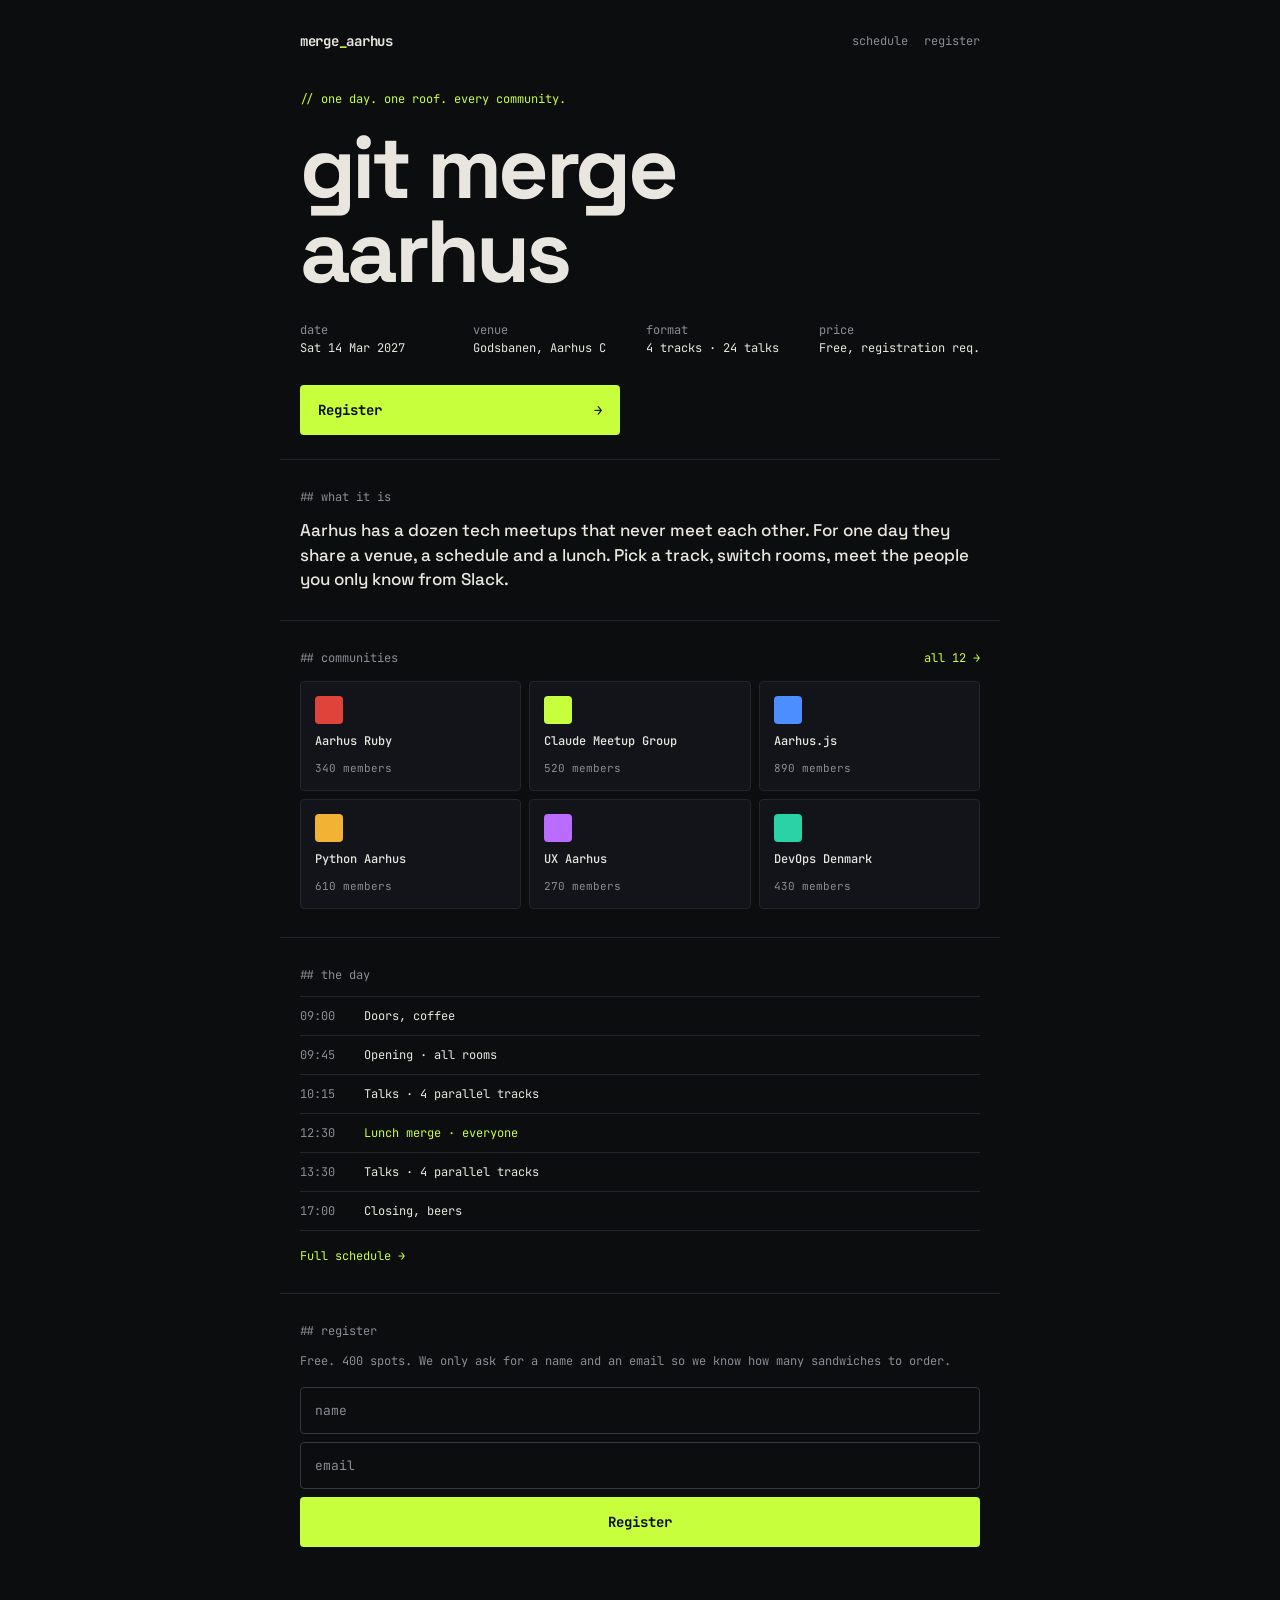
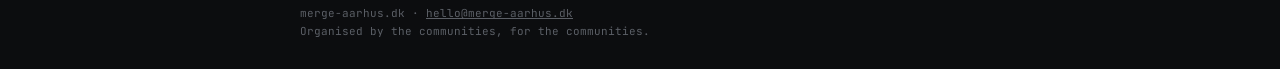
==== index.html @ 047f0ffe "Add git merge aarhus conference site Static, mobile-first implementation of the Merge Aarhus design:" ====
<!DOCTYPE html>
<html lang="en">
<head>
  <meta charset="utf-8">
  <meta name="viewport" content="width=device-width, initial-scale=1">
  <title>git merge aarhus</title>
  <meta name="description" content="One day, one roof, every community. Aarhus tech meetups share a venue, a schedule and a lunch. Sat 14 Mar 2027, Godsbanen.">
  <meta name="theme-color" content="#0c0d0f">
  <link rel="icon" href="favicon.svg" type="image/svg+xml">
  <link rel="preconnect" href="https://fonts.googleapis.com">
  <link rel="preconnect" href="https://fonts.gstatic.com" crossorigin>
  <link href="https://fonts.googleapis.com/css2?family=JetBrains+Mono:ital,wght@0,400;0,500;0,700;1,400&family=Space+Grotesk:wght@500;700&display=swap" rel="stylesheet">
  <link rel="stylesheet" href="styles.css">
</head>
<body>
  <div class="wrap">
    <nav class="nav">
      <a href="/" class="logo">merge<span>_</span>aarhus</a>
      <div class="nav-links">
        <a href="schedule.html">schedule</a>
        <a href="#register">register</a>
      </div>
    </nav>

    <header class="section hero">
      <div class="kicker">// one day. one roof. every community.</div>
      <h1>git merge<br>aarhus</h1>
      <dl class="facts">
        <div><dt>date</dt><dd>Sat 14 Mar 2027</dd></div>
        <div><dt>venue</dt><dd>Godsbanen, Aarhus C</dd></div>
        <div><dt>format</dt><dd>4 tracks · 24 talks</dd></div>
        <div><dt>price</dt><dd>Free, registration req.</dd></div>
      </dl>
      <a href="#register" class="btn">Register<span>→</span></a>
    </header>

    <section class="section">
      <div class="label">## what it is</div>
      <p class="lede">Aarhus has a dozen tech meetups that never meet each other. For one day they share a venue, a schedule and a lunch. Pick a track, switch rooms, meet the people you only know from Slack.</p>
    </section>

    <section class="section" id="communities">
      <div class="label-row">
        <div class="label">## communities</div>
        <a href="#communities" class="link-accent">all 12 →</a>
      </div>
      <div class="grid-2">
        <a href="community.html" class="card">
          <div class="swatch" style="background:#e0433a"></div>
          <div class="card-name">Aarhus Ruby</div>
          <div class="card-meta">340 members</div>
        </a>
        <div class="card">
          <div class="swatch" style="background:#c8ff3d"></div>
          <div class="card-name">Claude Meetup Group</div>
          <div class="card-meta">520 members</div>
        </div>
        <div class="card">
          <div class="swatch" style="background:#4c8dff"></div>
          <div class="card-name">Aarhus.js</div>
          <div class="card-meta">890 members</div>
        </div>
        <div class="card">
          <div class="swatch" style="background:#f2b234"></div>
          <div class="card-name">Python Aarhus</div>
          <div class="card-meta">610 members</div>
        </div>
        <div class="card">
          <div class="swatch" style="background:#b96cff"></div>
          <div class="card-name">UX Aarhus</div>
          <div class="card-meta">270 members</div>
        </div>
        <div class="card">
          <div class="swatch" style="background:#2ad3a5"></div>
          <div class="card-name">DevOps Denmark</div>
          <div class="card-meta">430 members</div>
        </div>
      </div>
    </section>

    <section class="section">
      <div class="label">## the day</div>
      <ul class="day">
        <li><time>09:00</time><span>Doors, coffee</span></li>
        <li><time>09:45</time><span>Opening · all rooms</span></li>
        <li><time>10:15</time><span>Talks · 4 parallel tracks</span></li>
        <li><time>12:30</time><span class="merge">Lunch merge · everyone</span></li>
        <li><time>13:30</time><span>Talks · 4 parallel tracks</span></li>
        <li><time>17:00</time><span>Closing, beers</span></li>
      </ul>
      <a href="schedule.html" class="link-accent after-list">Full schedule →</a>
    </section>

    <section class="section" id="register">
      <div class="label">## register</div>
      <p class="muted-p">Free. 400 spots. We only ask for a name and an email so we know how many sandwiches to order.</p>
      <form class="form" id="register-form">
        <input class="input" name="name" placeholder="name" autocomplete="name" required>
        <input class="input" name="email" type="email" placeholder="email" autocomplete="email" required>
        <button class="btn center" type="submit">Register</button>
        <div class="form-note" id="form-note" role="status"></div>
      </form>
      <div class="footer">
        merge-aarhus.dk · <a href="mailto:hello@merge-aarhus.dk">hello@merge-aarhus.dk</a><br>
        Organised by the communities, for the communities.
      </div>
    </section>
  </div>

  <script>
    // No backend yet: registration hands off to the user's mail client.
    document.getElementById('register-form').addEventListener('submit', (e) => {
      e.preventDefault();
      const f = e.target;
      const body = `Name: ${f.name.value}\nEmail: ${f.email.value}`;
      window.location.href = `mailto:hello@merge-aarhus.dk?subject=${encodeURIComponent('Register: git merge aarhus')}&body=${encodeURIComponent(body)}`;
      document.getElementById('form-note').textContent = 'Opening your mail app — send it and you are in.';
    });
  </script>
</body>
</html>
---- styles.css ----
:root {
  --bg: #0c0d0f;
  --surface: #12141a;
  --line: #22252a;
  --line-strong: #33373e;
  --fg: #e8e6df;
  --fg-soft: #c9c7bf;
  --muted: #8a8d94;
  --faint: #5b5f66;
  --accent: #c8ff3d;
  --mono: 'JetBrains Mono', ui-monospace, Menlo, monospace;
  --display: 'Space Grotesk', system-ui, sans-serif;
}

* { box-sizing: border-box; }

body {
  margin: 0;
  background: var(--bg);
  color: var(--fg);
  font: 12px/1.5 var(--mono);
  -webkit-font-smoothing: antialiased;
}

a { color: var(--fg); }
a:hover { color: var(--accent); }

.wrap { max-width: 720px; margin: 0 auto; }

/* nav */
.nav {
  display: flex;
  justify-content: space-between;
  align-items: center;
  padding: 24px 20px 12px;
}
.logo { font: 700 14px var(--mono); letter-spacing: -0.02em; text-decoration: none; }
.logo span { color: var(--accent); }
.nav-links { display: flex; gap: 16px; }
.nav-links a, .back { color: var(--muted); text-decoration: none; }
.nav-links a:hover, .back:hover { color: var(--accent); }

/* sections */
.section { padding: 28px 20px; border-bottom: 1px solid var(--line); }
.section:last-child { border-bottom: 0; }
.label { color: var(--muted); margin-bottom: 12px; }
.label-row { display: flex; justify-content: space-between; align-items: baseline; margin-bottom: 14px; }
.label-row .label { margin: 0; }
.link-accent { color: var(--accent); text-decoration: none; }
.link-accent:hover { text-decoration: underline; }

/* hero */
.hero { padding-top: 28px; padding-bottom: 24px; }
.kicker { color: var(--accent); margin-bottom: 18px; }
.hero h1 {
  margin: 0;
  font: 700 54px/0.95 var(--display);
  letter-spacing: -0.04em;
}
.facts { display: grid; grid-template-columns: 1fr 1fr; gap: 12px; margin-top: 28px; }
.facts dt { color: var(--muted); }
.facts dd { margin: 0; }

.btn {
  display: flex;
  justify-content: space-between;
  align-items: center;
  padding: 16px 18px;
  background: var(--accent);
  color: var(--bg);
  text-decoration: none;
  font: 700 14px var(--mono);
  border: 0;
  border-radius: 4px;
  cursor: pointer;
  width: 100%;
}
.btn:hover { color: var(--bg); filter: brightness(1.08); }
.btn.center { justify-content: center; }
.hero .btn { margin-top: 28px; }

.lede { margin: 0; font: 500 17px/1.45 var(--display); text-wrap: pretty; }

/* communities */
.grid-2 { display: grid; grid-template-columns: 1fr 1fr; gap: 8px; }
.card {
  padding: 14px;
  border: 1px solid var(--line);
  border-radius: 4px;
  background: var(--surface);
  display: flex;
  flex-direction: column;
  gap: 10px;
  text-decoration: none;
}
a.card:hover { border-color: var(--line-strong); color: var(--fg); }
.swatch { width: 28px; height: 28px; border-radius: 4px; }
.card-name { font: 500 12px/1.3 var(--mono); }
.card-meta { font-size: 11px; color: var(--muted); }

/* day list */
.day { list-style: none; margin: 0; padding: 0; }
.day li { display: flex; gap: 16px; padding: 10px 0; border-top: 1px solid var(--line); }
.day li:last-child { border-bottom: 1px solid var(--line); }
.day time { color: var(--muted); width: 48px; flex: none; }
.day .merge { color: var(--accent); }
.section .after-list { display: block; margin-top: 16px; }

/* register */
.muted-p { margin: 0 0 16px; color: var(--muted); line-height: 1.6; }
.form { display: flex; flex-direction: column; gap: 8px; }
.input {
  padding: 14px;
  border: 1px solid var(--line-strong);
  border-radius: 4px;
  background: transparent;
  color: var(--fg);
  font: 13px var(--mono);
}
.input::placeholder { color: var(--muted); }
.input:focus { outline: none; border-color: var(--accent); }
.form-note { min-height: 1.5em; color: var(--accent); }
.footer { margin-top: 32px; font-size: 11px; line-height: 1.6; color: var(--faint); }
.footer a { color: var(--faint); }

/* schedule */
.page-head { padding: 12px 20px 0; }
.page-head h1 { margin: 0 0 4px; font: 700 32px/1 var(--display); letter-spacing: -0.03em; }
.page-head .sub { color: var(--muted); margin-bottom: 16px; }
.tabs {
  display: flex;
  gap: 6px;
  overflow-x: auto;
  padding-bottom: 12px;
  border-bottom: 1px solid var(--line);
  scrollbar-width: none;
}
.tabs::-webkit-scrollbar { display: none; }
.tab {
  flex: none;
  padding: 8px 12px;
  border-radius: 4px;
  border: 1px solid var(--line-strong);
  background: var(--surface);
  color: var(--fg-soft);
  font: 500 12px var(--mono);
  cursor: pointer;
  display: flex;
  align-items: center;
  gap: 8px;
}
.tab[aria-selected="true"] { background: var(--fg); color: var(--bg); border-color: var(--fg); }
.tab .dot { width: 8px; height: 8px; border-radius: 2px; }

.slots { padding: 0 20px 40px; }
.room { display: flex; justify-content: space-between; padding: 14px 0 6px; font-size: 11px; color: var(--muted); }
.slot { display: flex; gap: 14px; padding: 16px 0; border-top: 1px solid var(--line); }
.slot time { width: 44px; flex: none; color: var(--muted); line-height: 1.4; }
.slot-merge {
  flex: 1;
  padding: 12px 14px;
  border: 1px dashed var(--accent);
  border-radius: 4px;
  color: var(--accent);
}
.slot-merge strong { display: block; font: 700 13px/1.4 var(--mono); }
.slot-merge span { font-size: 11px; opacity: .85; }
.slot-talk { flex: 1; display: flex; flex-direction: column; gap: 6px; }
.talk-title { font: 500 14px/1.35 var(--display); text-wrap: pretty; }
.talk-sub { font-size: 11px; color: var(--muted); }
.tags { display: flex; gap: 6px; flex-wrap: wrap; margin-top: 2px; }
.tag { font-size: 10px; padding: 3px 6px; border: 1px solid var(--line-strong); border-radius: 3px; color: var(--muted); }

/* community */
.profile { padding-top: 20px; padding-bottom: 24px; }
.avatar-lg { width: 56px; height: 56px; border-radius: 6px; margin-bottom: 18px; }
.profile h1 { margin: 0 0 6px; font: 700 34px/1 var(--display); letter-spacing: -0.03em; }
.profile .meta { color: var(--muted); }
.profile p { margin: 18px 0 0; font-size: 13px; line-height: 1.6; color: var(--fg-soft); }
.btn-row { display: flex; gap: 8px; margin-top: 18px; }
.btn-light, .btn-ghost {
  flex: 1;
  display: flex;
  justify-content: center;
  padding: 13px;
  text-decoration: none;
  font: 700 12px var(--mono);
  border-radius: 4px;
}
.btn-light { background: var(--fg); color: var(--bg); }
.btn-light:hover { color: var(--bg); background: var(--accent); }
.btn-ghost { border: 1px solid var(--line-strong); font-weight: 500; }
.stat-box {
  display: flex;
  gap: 12px;
  padding: 12px 14px;
  background: var(--surface);
  border: 1px solid var(--line);
  border-radius: 4px;
}
.stat-box dt { color: var(--muted); }
.stat-box dd { margin: 0; }
.stat-box .divider { width: 1px; background: var(--line); }
.talk-row { display: flex; gap: 14px; padding: 14px 0; border-top: 1px solid var(--line); }
.talk-row time { width: 44px; flex: none; color: var(--muted); }
.talk-row div { display: flex; flex-direction: column; gap: 4px; }
.people { display: flex; gap: 10px; }
.person { display: flex; flex-direction: column; gap: 6px; align-items: center; font-size: 10px; color: var(--muted); }
.person i { width: 44px; height: 44px; border-radius: 50%; background: var(--line); }

/* wider screens */
@media (min-width: 640px) {
  .nav { padding-top: 32px; }
  .hero h1 { font-size: 88px; }
  .facts { grid-template-columns: repeat(4, 1fr); }
  .hero .btn { max-width: 320px; }
  .grid-2 { grid-template-columns: repeat(3, 1fr); }
  .page-head h1 { font-size: 48px; }
}
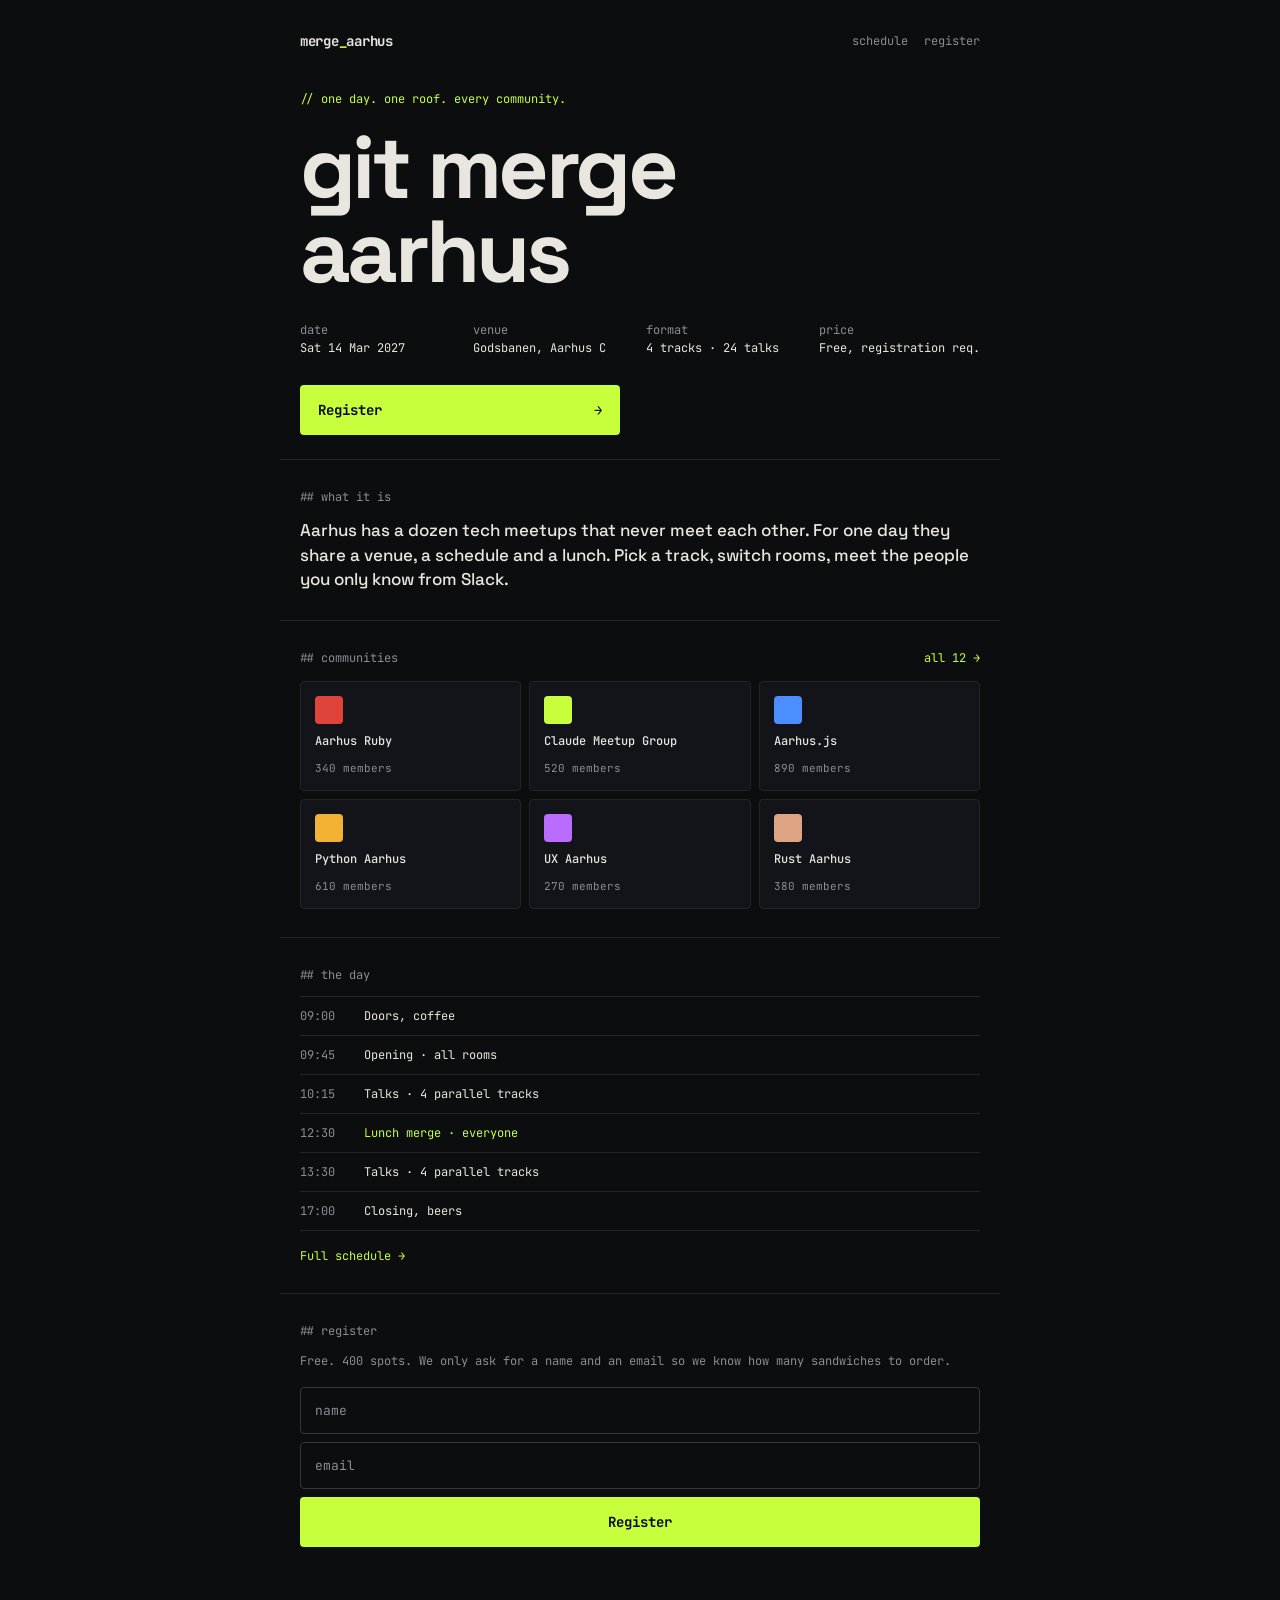
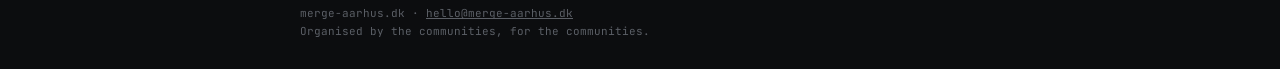
==== commit b3c3e897: "Swap DevOps Denmark for Rust Aarhus in communities" ====
--- a/index.html
+++ b/index.html
@@ -71,9 +71,9 @@
           <div class="card-meta">270 members</div>
         </div>
         <div class="card">
-          <div class="swatch" style="background:#2ad3a5"></div>
-          <div class="card-name">DevOps Denmark</div>
-          <div class="card-meta">430 members</div>
+          <div class="swatch" style="background:#dea584"></div>
+          <div class="card-name">Rust Aarhus</div>
+          <div class="card-meta">380 members</div>
         </div>
       </div>
     </section>
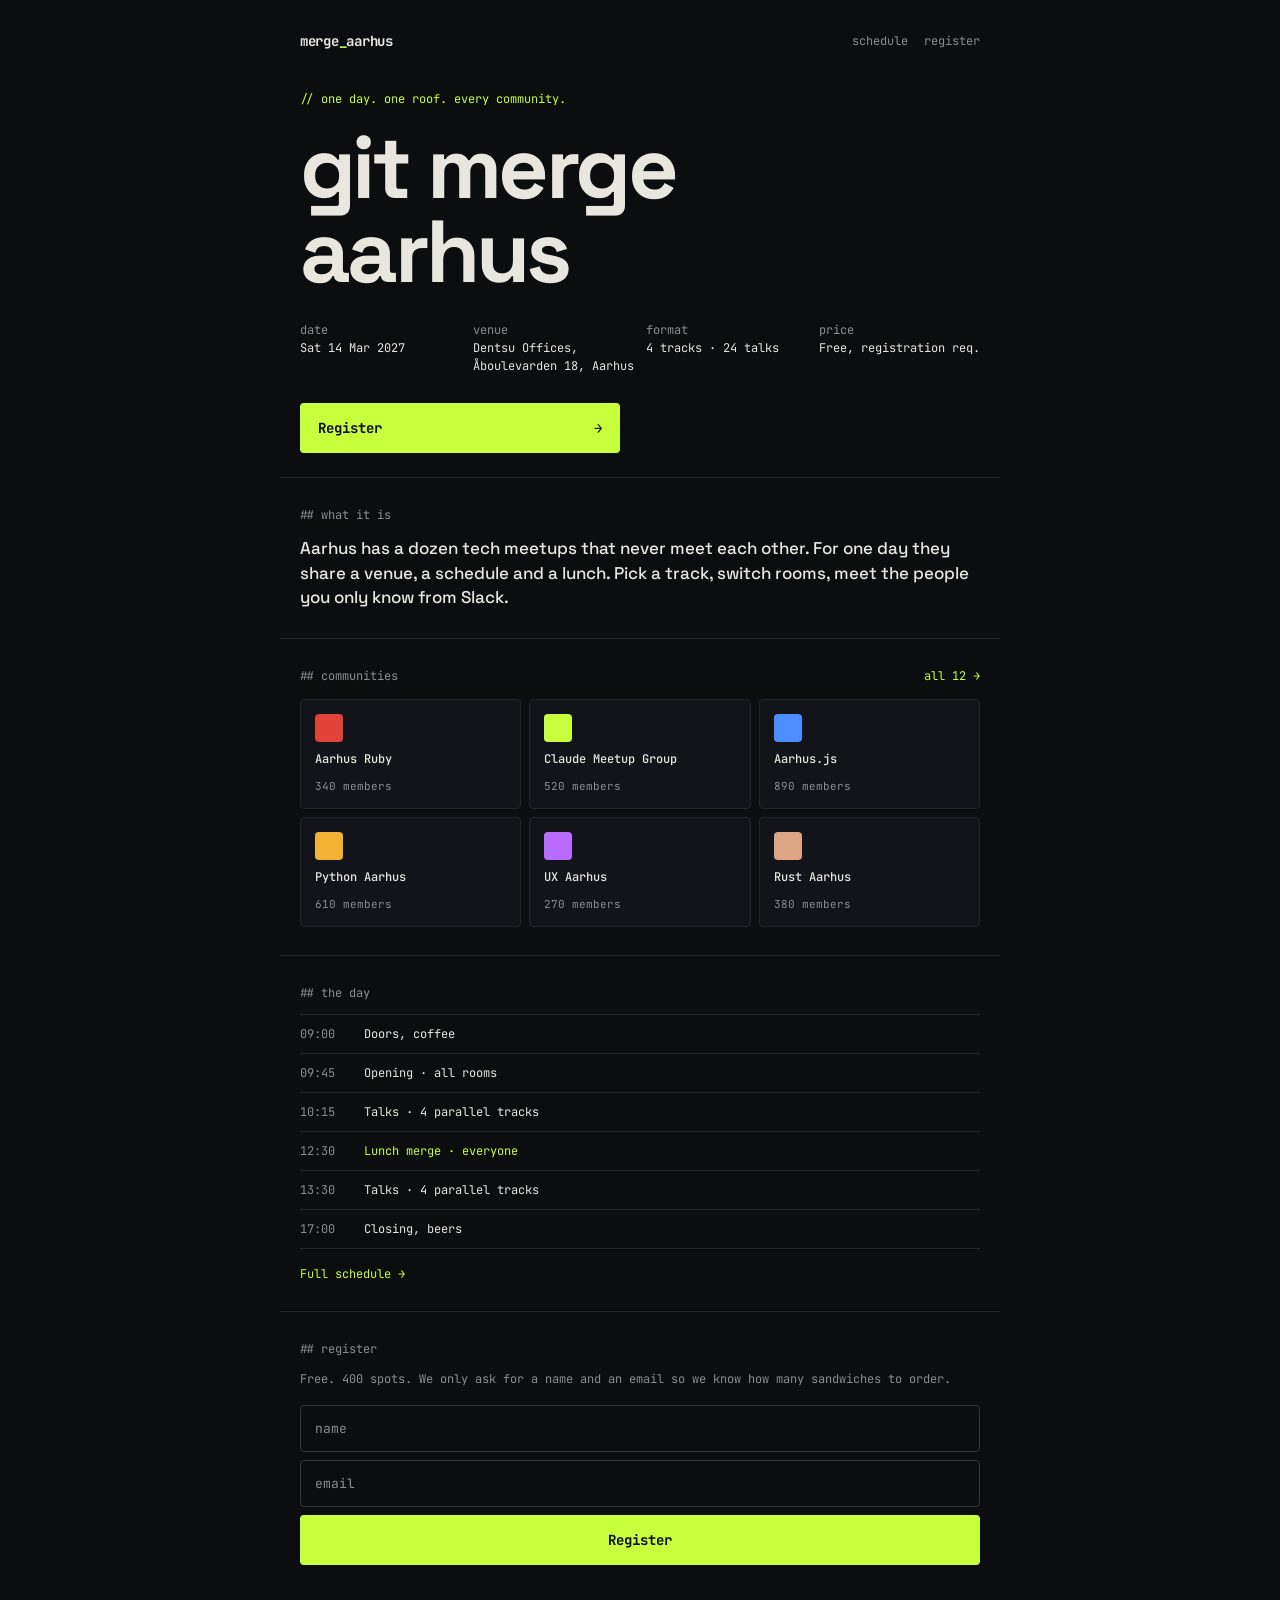
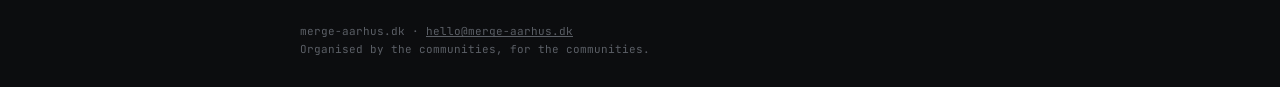
==== commit 936e114f: "Move venue to Dentsu Offices, Åboulevarden 18 Drop Godsbanen-specific room names and courtyard copy." ====
--- a/index.html
+++ b/index.html
@@ -4,7 +4,7 @@
   <meta charset="utf-8">
   <meta name="viewport" content="width=device-width, initial-scale=1">
   <title>git merge aarhus</title>
-  <meta name="description" content="One day, one roof, every community. Aarhus tech meetups share a venue, a schedule and a lunch. Sat 14 Mar 2027, Godsbanen.">
+  <meta name="description" content="One day, one roof, every community. Aarhus tech meetups share a venue, a schedule and a lunch. Sat 14 Mar 2027, Dentsu Offices, Åboulevarden 18, Aarhus.">
   <meta name="theme-color" content="#0c0d0f">
   <link rel="icon" href="favicon.svg" type="image/svg+xml">
   <link rel="preconnect" href="https://fonts.googleapis.com">
@@ -27,7 +27,7 @@
       <h1>git merge<br>aarhus</h1>
       <dl class="facts">
         <div><dt>date</dt><dd>Sat 14 Mar 2027</dd></div>
-        <div><dt>venue</dt><dd>Godsbanen, Aarhus C</dd></div>
+        <div><dt>venue</dt><dd>Dentsu Offices, Åboulevarden 18, Aarhus</dd></div>
         <div><dt>format</dt><dd>4 tracks · 24 talks</dd></div>
         <div><dt>price</dt><dd>Free, registration req.</dd></div>
       </dl>
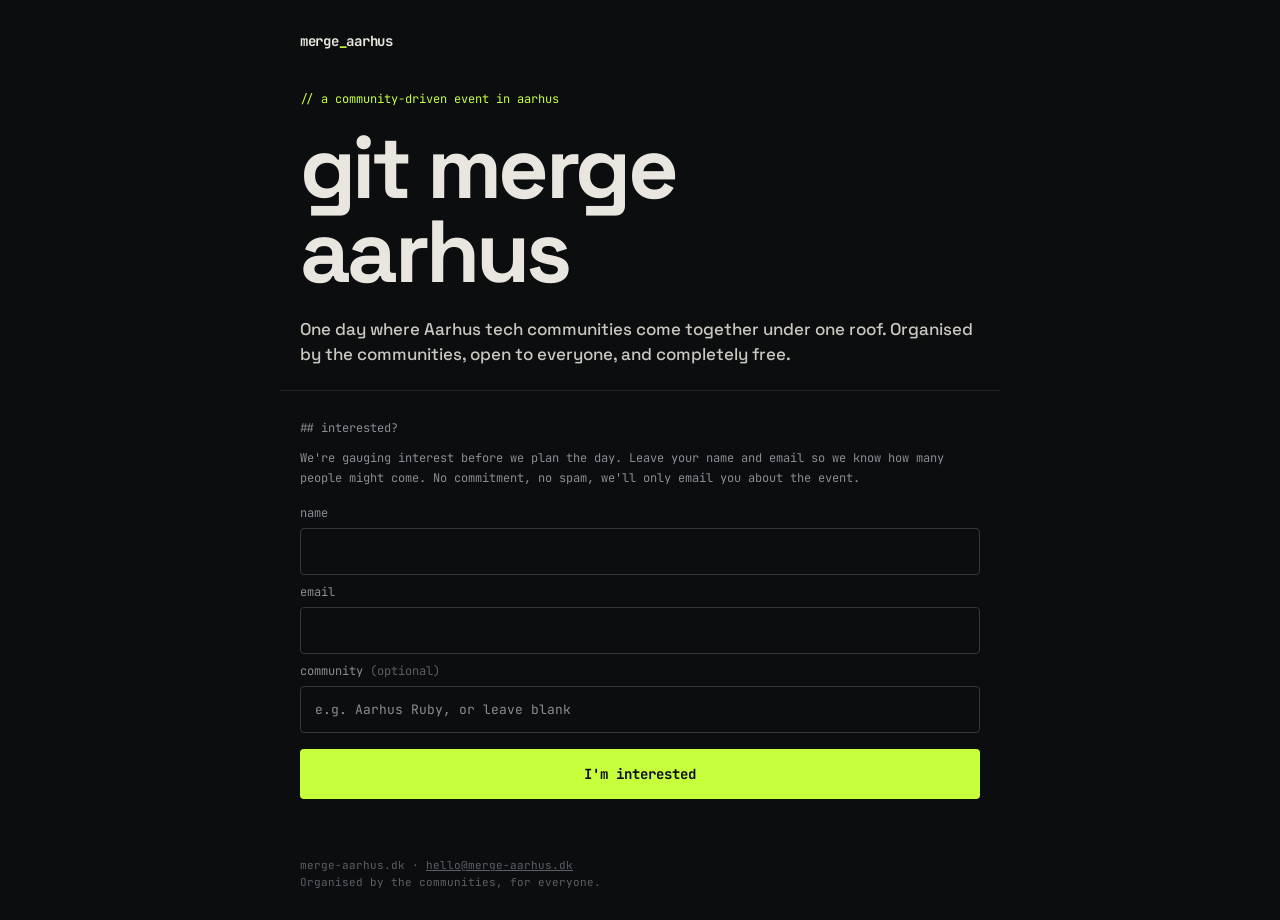
==== commit f5616f39: "Replace site with single interest form page Gauge attendance before planning: name, email, optional " ====
--- a/index.html
+++ b/index.html
@@ -4,7 +4,7 @@
   <meta charset="utf-8">
   <meta name="viewport" content="width=device-width, initial-scale=1">
   <title>git merge aarhus</title>
-  <meta name="description" content="One day, one roof, every community. Aarhus tech meetups share a venue, a schedule and a lunch. Sat 14 Mar 2027, Dentsu Offices, Åboulevarden 18, Aarhus.">
+  <meta name="description" content="A free, community-driven tech event in Aarhus, for everyone. Tell us you're interested so we know how many people to plan for.">
   <meta name="theme-color" content="#0c0d0f">
   <link rel="icon" href="favicon.svg" type="image/svg+xml">
   <link rel="preconnect" href="https://fonts.googleapis.com">
@@ -16,105 +16,88 @@
   <div class="wrap">
     <nav class="nav">
       <a href="/" class="logo">merge<span>_</span>aarhus</a>
-      <div class="nav-links">
-        <a href="schedule.html">schedule</a>
-        <a href="#register">register</a>
-      </div>
     </nav>
 
     <header class="section hero">
-      <div class="kicker">// one day. one roof. every community.</div>
+      <div class="kicker">// a community-driven event in aarhus</div>
       <h1>git merge<br>aarhus</h1>
-      <dl class="facts">
-        <div><dt>date</dt><dd>Sat 14 Mar 2027</dd></div>
-        <div><dt>venue</dt><dd>Dentsu Offices, Åboulevarden 18, Aarhus</dd></div>
-        <div><dt>format</dt><dd>4 tracks · 24 talks</dd></div>
-        <div><dt>price</dt><dd>Free, registration req.</dd></div>
-      </dl>
-      <a href="#register" class="btn">Register<span>→</span></a>
+      <p class="lede hero-lede">One day where Aarhus tech communities come together under one roof. Organised by the communities, open to everyone, and completely free.</p>
     </header>
 
-    <section class="section">
-      <div class="label">## what it is</div>
-      <p class="lede">Aarhus has a dozen tech meetups that never meet each other. For one day they share a venue, a schedule and a lunch. Pick a track, switch rooms, meet the people you only know from Slack.</p>
-    </section>
-
-    <section class="section" id="communities">
-      <div class="label-row">
-        <div class="label">## communities</div>
-        <a href="#communities" class="link-accent">all 12 →</a>
-      </div>
-      <div class="grid-2">
-        <a href="community.html" class="card">
-          <div class="swatch" style="background:#e0433a"></div>
-          <div class="card-name">Aarhus Ruby</div>
-          <div class="card-meta">340 members</div>
-        </a>
-        <div class="card">
-          <div class="swatch" style="background:#c8ff3d"></div>
-          <div class="card-name">Claude Meetup Group</div>
-          <div class="card-meta">520 members</div>
-        </div>
-        <div class="card">
-          <div class="swatch" style="background:#4c8dff"></div>
-          <div class="card-name">Aarhus.js</div>
-          <div class="card-meta">890 members</div>
-        </div>
-        <div class="card">
-          <div class="swatch" style="background:#f2b234"></div>
-          <div class="card-name">Python Aarhus</div>
-          <div class="card-meta">610 members</div>
-        </div>
-        <div class="card">
-          <div class="swatch" style="background:#b96cff"></div>
-          <div class="card-name">UX Aarhus</div>
-          <div class="card-meta">270 members</div>
-        </div>
-        <div class="card">
-          <div class="swatch" style="background:#dea584"></div>
-          <div class="card-name">Rust Aarhus</div>
-          <div class="card-meta">380 members</div>
-        </div>
-      </div>
-    </section>
-
-    <section class="section">
-      <div class="label">## the day</div>
-      <ul class="day">
-        <li><time>09:00</time><span>Doors, coffee</span></li>
-        <li><time>09:45</time><span>Opening · all rooms</span></li>
-        <li><time>10:15</time><span>Talks · 4 parallel tracks</span></li>
-        <li><time>12:30</time><span class="merge">Lunch merge · everyone</span></li>
-        <li><time>13:30</time><span>Talks · 4 parallel tracks</span></li>
-        <li><time>17:00</time><span>Closing, beers</span></li>
-      </ul>
-      <a href="schedule.html" class="link-accent after-list">Full schedule →</a>
-    </section>
-
-    <section class="section" id="register">
-      <div class="label">## register</div>
-      <p class="muted-p">Free. 400 spots. We only ask for a name and an email so we know how many sandwiches to order.</p>
-      <form class="form" id="register-form">
-        <input class="input" name="name" placeholder="name" autocomplete="name" required>
-        <input class="input" name="email" type="email" placeholder="email" autocomplete="email" required>
-        <button class="btn center" type="submit">Register</button>
+    <section class="section" id="interest">
+      <div class="label">## interested?</div>
+      <p class="muted-p">We're gauging interest before we plan the day. Leave your name and email so we know how many people might come. No commitment, no spam, we'll only email you about the event.</p>
+      <form class="form" id="interest-form">
+        <label class="field">
+          <span>name</span>
+          <input class="input" name="name" autocomplete="name" required>
+        </label>
+        <label class="field">
+          <span>email</span>
+          <input class="input" name="email" type="email" autocomplete="email" required>
+        </label>
+        <label class="field">
+          <span>community <em>(optional)</em></span>
+          <input class="input" name="community" list="communities" placeholder="e.g. Aarhus Ruby, or leave blank">
+          <datalist id="communities">
+            <option value="Aarhus Ruby">
+            <option value="Claude Meetup Group">
+            <option value="Aarhus.js">
+            <option value="Python Aarhus">
+            <option value="UX Aarhus">
+            <option value="Rust Aarhus">
+          </datalist>
+        </label>
+        <button class="btn center" type="submit">I'm interested</button>
         <div class="form-note" id="form-note" role="status"></div>
       </form>
       <div class="footer">
         merge-aarhus.dk · <a href="mailto:hello@merge-aarhus.dk">hello@merge-aarhus.dk</a><br>
-        Organised by the communities, for the communities.
+        Organised by the communities, for everyone.
       </div>
     </section>
   </div>
 
   <script>
-    // No backend yet: registration hands off to the user's mail client.
-    document.getElementById('register-form').addEventListener('submit', (e) => {
+    // Set to a form backend URL (e.g. https://formspree.io/f/xxxx) to collect
+    // submissions directly. Left empty, the form falls back to the mail client.
+    const FORM_ENDPOINT = '';
+
+    const form = document.getElementById('interest-form');
+    const note = document.getElementById('form-note');
+
+    form.addEventListener('submit', async (e) => {
       e.preventDefault();
-      const f = e.target;
-      const body = `Name: ${f.name.value}\nEmail: ${f.email.value}`;
-      window.location.href = `mailto:hello@merge-aarhus.dk?subject=${encodeURIComponent('Register: git merge aarhus')}&body=${encodeURIComponent(body)}`;
-      document.getElementById('form-note').textContent = 'Opening your mail app — send it and you are in.';
+      const data = {
+        name: form.name.value.trim(),
+        email: form.email.value.trim(),
+        community: form.community.value.trim() || 'none',
+      };
+
+      if (!FORM_ENDPOINT) {
+        const body = `Name: ${data.name}\nEmail: ${data.email}\nCommunity: ${data.community}`;
+        window.location.href = `mailto:hello@merge-aarhus.dk?subject=${encodeURIComponent('Interested: git merge aarhus')}&body=${encodeURIComponent(body)}`;
+        note.textContent = 'Opening your mail app. Hit send and you are counted.';
+        return;
+      }
+
+      const button = form.querySelector('button');
+      button.disabled = true;
+      note.textContent = 'Sending…';
+      try {
+        const res = await fetch(FORM_ENDPOINT, {
+          method: 'POST',
+          headers: { 'Content-Type': 'application/json', Accept: 'application/json' },
+          body: JSON.stringify(data),
+        });
+        if (!res.ok) throw new Error(res.status);
+        form.reset();
+        note.textContent = 'Thanks! You are counted. We will be in touch.';
+      } catch {
+        note.textContent = 'Something went wrong. Email hello@merge-aarhus.dk instead.';
+      } finally {
+        button.disabled = false;
+      }
     });
   </script>
 </body>
--- a/styles.css
+++ b/styles.css
@@ -36,16 +36,11 @@
 }
 .logo { font: 700 14px var(--mono); letter-spacing: -0.02em; text-decoration: none; }
 .logo span { color: var(--accent); }
-.nav-links { display: flex; gap: 16px; }
-.nav-links a, .back { color: var(--muted); text-decoration: none; }
-.nav-links a:hover, .back:hover { color: var(--accent); }
 
 /* sections */
 .section { padding: 28px 20px; border-bottom: 1px solid var(--line); }
 .section:last-child { border-bottom: 0; }
 .label { color: var(--muted); margin-bottom: 12px; }
-.label-row { display: flex; justify-content: space-between; align-items: baseline; margin-bottom: 14px; }
-.label-row .label { margin: 0; }
 .link-accent { color: var(--accent); text-decoration: none; }
 .link-accent:hover { text-decoration: underline; }
 
@@ -57,9 +52,6 @@
   font: 700 54px/0.95 var(--display);
   letter-spacing: -0.04em;
 }
-.facts { display: grid; grid-template-columns: 1fr 1fr; gap: 12px; margin-top: 28px; }
-.facts dt { color: var(--muted); }
-.facts dd { margin: 0; }
 
 .btn {
   display: flex;
@@ -77,34 +69,8 @@
 }
 .btn:hover { color: var(--bg); filter: brightness(1.08); }
 .btn.center { justify-content: center; }
-.hero .btn { margin-top: 28px; }
 
 .lede { margin: 0; font: 500 17px/1.45 var(--display); text-wrap: pretty; }
-
-/* communities */
-.grid-2 { display: grid; grid-template-columns: 1fr 1fr; gap: 8px; }
-.card {
-  padding: 14px;
-  border: 1px solid var(--line);
-  border-radius: 4px;
-  background: var(--surface);
-  display: flex;
-  flex-direction: column;
-  gap: 10px;
-  text-decoration: none;
-}
-a.card:hover { border-color: var(--line-strong); color: var(--fg); }
-.swatch { width: 28px; height: 28px; border-radius: 4px; }
-.card-name { font: 500 12px/1.3 var(--mono); }
-.card-meta { font-size: 11px; color: var(--muted); }
-
-/* day list */
-.day { list-style: none; margin: 0; padding: 0; }
-.day li { display: flex; gap: 16px; padding: 10px 0; border-top: 1px solid var(--line); }
-.day li:last-child { border-bottom: 1px solid var(--line); }
-.day time { color: var(--muted); width: 48px; flex: none; }
-.day .merge { color: var(--accent); }
-.section .after-list { display: block; margin-top: 16px; }
 
 /* register */
 .muted-p { margin: 0 0 16px; color: var(--muted); line-height: 1.6; }
@@ -119,101 +85,17 @@
 }
 .input::placeholder { color: var(--muted); }
 .input:focus { outline: none; border-color: var(--accent); }
+.field { display: flex; flex-direction: column; gap: 6px; color: var(--muted); }
+.field em { font-style: normal; color: var(--faint); }
+.form .btn { margin-top: 8px; }
+.btn:disabled { opacity: .6; cursor: wait; }
+.hero-lede { margin-top: 24px; color: var(--fg-soft); }
 .form-note { min-height: 1.5em; color: var(--accent); }
 .footer { margin-top: 32px; font-size: 11px; line-height: 1.6; color: var(--faint); }
 .footer a { color: var(--faint); }
-
-/* schedule */
-.page-head { padding: 12px 20px 0; }
-.page-head h1 { margin: 0 0 4px; font: 700 32px/1 var(--display); letter-spacing: -0.03em; }
-.page-head .sub { color: var(--muted); margin-bottom: 16px; }
-.tabs {
-  display: flex;
-  gap: 6px;
-  overflow-x: auto;
-  padding-bottom: 12px;
-  border-bottom: 1px solid var(--line);
-  scrollbar-width: none;
-}
-.tabs::-webkit-scrollbar { display: none; }
-.tab {
-  flex: none;
-  padding: 8px 12px;
-  border-radius: 4px;
-  border: 1px solid var(--line-strong);
-  background: var(--surface);
-  color: var(--fg-soft);
-  font: 500 12px var(--mono);
-  cursor: pointer;
-  display: flex;
-  align-items: center;
-  gap: 8px;
-}
-.tab[aria-selected="true"] { background: var(--fg); color: var(--bg); border-color: var(--fg); }
-.tab .dot { width: 8px; height: 8px; border-radius: 2px; }
-
-.slots { padding: 0 20px 40px; }
-.room { display: flex; justify-content: space-between; padding: 14px 0 6px; font-size: 11px; color: var(--muted); }
-.slot { display: flex; gap: 14px; padding: 16px 0; border-top: 1px solid var(--line); }
-.slot time { width: 44px; flex: none; color: var(--muted); line-height: 1.4; }
-.slot-merge {
-  flex: 1;
-  padding: 12px 14px;
-  border: 1px dashed var(--accent);
-  border-radius: 4px;
-  color: var(--accent);
-}
-.slot-merge strong { display: block; font: 700 13px/1.4 var(--mono); }
-.slot-merge span { font-size: 11px; opacity: .85; }
-.slot-talk { flex: 1; display: flex; flex-direction: column; gap: 6px; }
-.talk-title { font: 500 14px/1.35 var(--display); text-wrap: pretty; }
-.talk-sub { font-size: 11px; color: var(--muted); }
-.tags { display: flex; gap: 6px; flex-wrap: wrap; margin-top: 2px; }
-.tag { font-size: 10px; padding: 3px 6px; border: 1px solid var(--line-strong); border-radius: 3px; color: var(--muted); }
-
-/* community */
-.profile { padding-top: 20px; padding-bottom: 24px; }
-.avatar-lg { width: 56px; height: 56px; border-radius: 6px; margin-bottom: 18px; }
-.profile h1 { margin: 0 0 6px; font: 700 34px/1 var(--display); letter-spacing: -0.03em; }
-.profile .meta { color: var(--muted); }
-.profile p { margin: 18px 0 0; font-size: 13px; line-height: 1.6; color: var(--fg-soft); }
-.btn-row { display: flex; gap: 8px; margin-top: 18px; }
-.btn-light, .btn-ghost {
-  flex: 1;
-  display: flex;
-  justify-content: center;
-  padding: 13px;
-  text-decoration: none;
-  font: 700 12px var(--mono);
-  border-radius: 4px;
-}
-.btn-light { background: var(--fg); color: var(--bg); }
-.btn-light:hover { color: var(--bg); background: var(--accent); }
-.btn-ghost { border: 1px solid var(--line-strong); font-weight: 500; }
-.stat-box {
-  display: flex;
-  gap: 12px;
-  padding: 12px 14px;
-  background: var(--surface);
-  border: 1px solid var(--line);
-  border-radius: 4px;
-}
-.stat-box dt { color: var(--muted); }
-.stat-box dd { margin: 0; }
-.stat-box .divider { width: 1px; background: var(--line); }
-.talk-row { display: flex; gap: 14px; padding: 14px 0; border-top: 1px solid var(--line); }
-.talk-row time { width: 44px; flex: none; color: var(--muted); }
-.talk-row div { display: flex; flex-direction: column; gap: 4px; }
-.people { display: flex; gap: 10px; }
-.person { display: flex; flex-direction: column; gap: 6px; align-items: center; font-size: 10px; color: var(--muted); }
-.person i { width: 44px; height: 44px; border-radius: 50%; background: var(--line); }
 
 /* wider screens */
 @media (min-width: 640px) {
   .nav { padding-top: 32px; }
   .hero h1 { font-size: 88px; }
-  .facts { grid-template-columns: repeat(4, 1fr); }
-  .hero .btn { max-width: 320px; }
-  .grid-2 { grid-template-columns: repeat(3, 1fr); }
-  .page-head h1 { font-size: 48px; }
 }
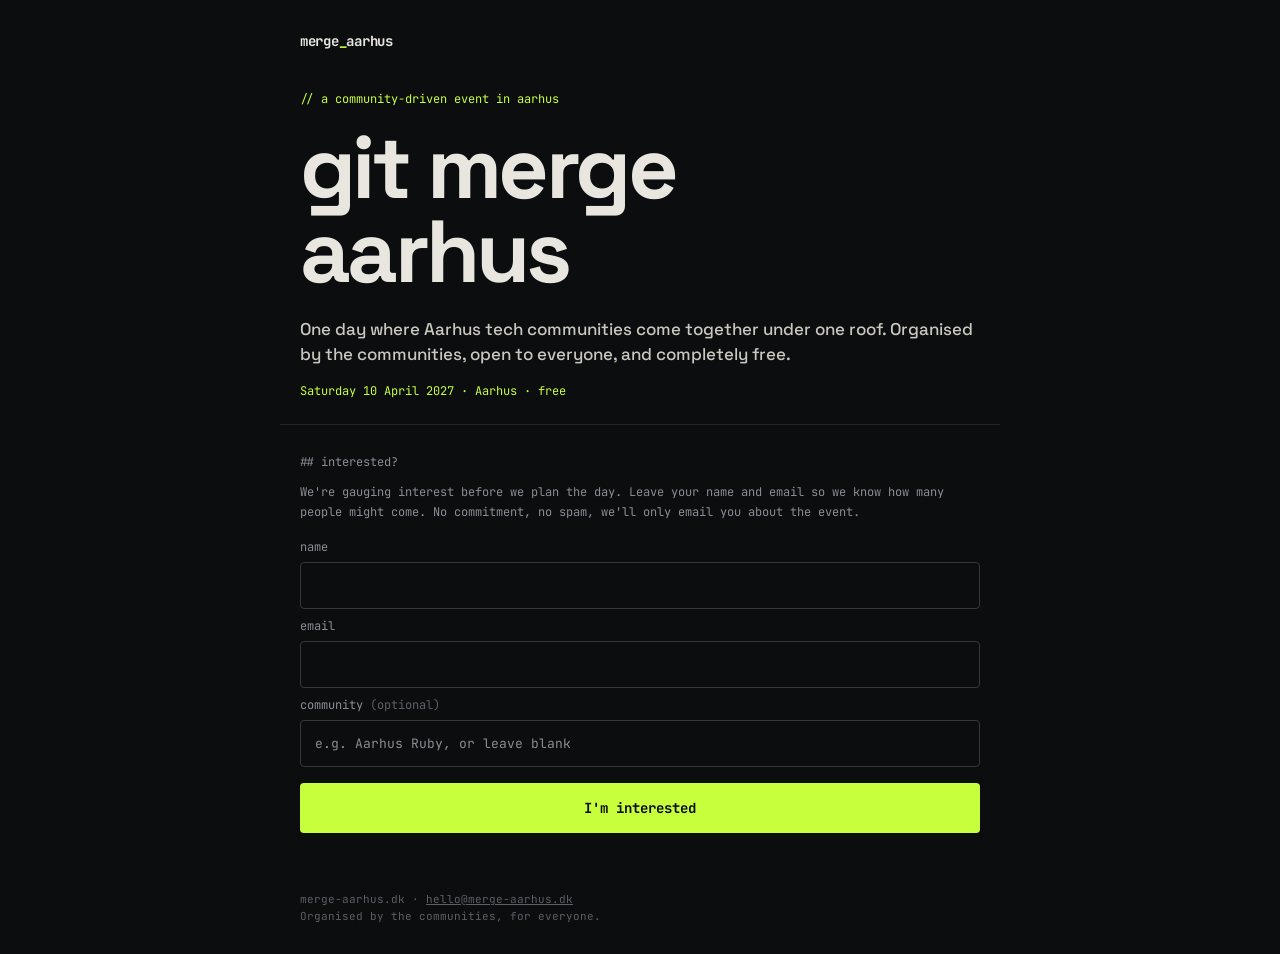
==== commit 9c4cae04: "Add event date: Saturday 10 April 2027" ====
--- a/index.html
+++ b/index.html
@@ -4,7 +4,7 @@
   <meta charset="utf-8">
   <meta name="viewport" content="width=device-width, initial-scale=1">
   <title>git merge aarhus</title>
-  <meta name="description" content="A free, community-driven tech event in Aarhus, for everyone. Tell us you're interested so we know how many people to plan for.">
+  <meta name="description" content="A free, community-driven tech event in Aarhus, for everyone. Saturday 10 April 2027. Tell us you're interested so we know how many people to plan for.">
   <meta name="theme-color" content="#0c0d0f">
   <link rel="icon" href="favicon.svg" type="image/svg+xml">
   <link rel="preconnect" href="https://fonts.googleapis.com">
@@ -22,12 +22,13 @@
       <div class="kicker">// a community-driven event in aarhus</div>
       <h1>git merge<br>aarhus</h1>
       <p class="lede hero-lede">One day where Aarhus tech communities come together under one roof. Organised by the communities, open to everyone, and completely free.</p>
+      <div class="hero-date"><time datetime="2027-04-10">Saturday 10 April 2027</time> · Aarhus · free</div>
     </header>
 
     <section class="section" id="interest">
       <div class="label">## interested?</div>
       <p class="muted-p">We're gauging interest before we plan the day. Leave your name and email so we know how many people might come. No commitment, no spam, we'll only email you about the event.</p>
-      <form class="form" id="interest-form">
+      <form class="form" id="interest-form" action="https://formspree.io/f/mljjpjzb" method="POST">
         <label class="field">
           <span>name</span>
           <input class="input" name="name" autocomplete="name" required>
@@ -59,10 +60,6 @@
   </div>
 
   <script>
-    // Set to a form backend URL (e.g. https://formspree.io/f/xxxx) to collect
-    // submissions directly. Left empty, the form falls back to the mail client.
-    const FORM_ENDPOINT = '';
-
     const form = document.getElementById('interest-form');
     const note = document.getElementById('form-note');
 
@@ -72,20 +69,14 @@
         name: form.name.value.trim(),
         email: form.email.value.trim(),
         community: form.community.value.trim() || 'none',
+        _subject: 'Interested: git merge aarhus',
       };
-
-      if (!FORM_ENDPOINT) {
-        const body = `Name: ${data.name}\nEmail: ${data.email}\nCommunity: ${data.community}`;
-        window.location.href = `mailto:hello@merge-aarhus.dk?subject=${encodeURIComponent('Interested: git merge aarhus')}&body=${encodeURIComponent(body)}`;
-        note.textContent = 'Opening your mail app. Hit send and you are counted.';
-        return;
-      }
 
       const button = form.querySelector('button');
       button.disabled = true;
       note.textContent = 'Sending…';
       try {
-        const res = await fetch(FORM_ENDPOINT, {
+        const res = await fetch(form.action, {
           method: 'POST',
           headers: { 'Content-Type': 'application/json', Accept: 'application/json' },
           body: JSON.stringify(data),
--- a/styles.css
+++ b/styles.css
@@ -90,6 +90,7 @@
 .form .btn { margin-top: 8px; }
 .btn:disabled { opacity: .6; cursor: wait; }
 .hero-lede { margin-top: 24px; color: var(--fg-soft); }
+.hero-date { margin-top: 16px; color: var(--accent); }
 .form-note { min-height: 1.5em; color: var(--accent); }
 .footer { margin-top: 32px; font-size: 11px; line-height: 1.6; color: var(--faint); }
 .footer a { color: var(--faint); }
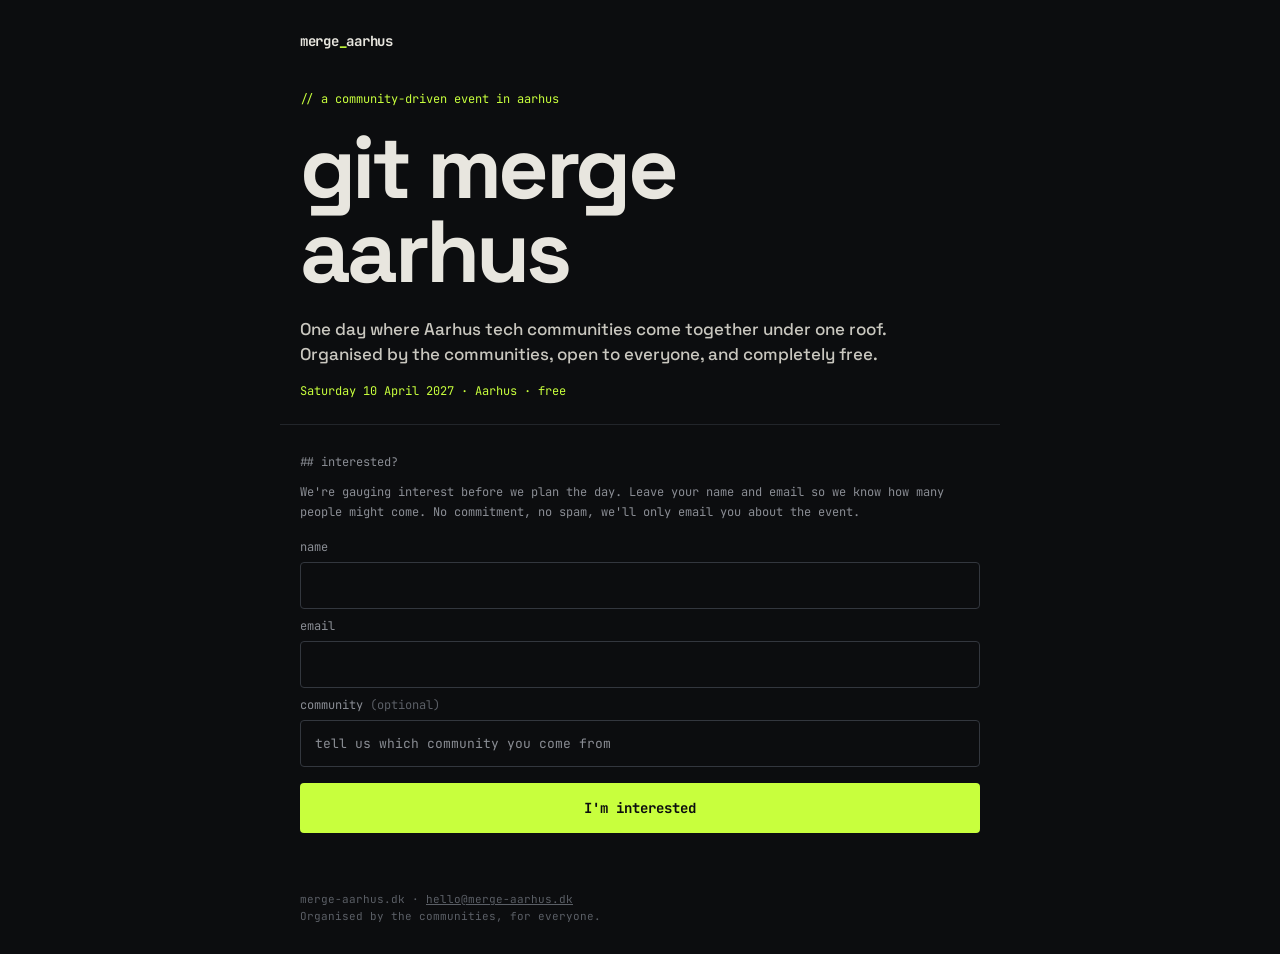
==== commit cc551a9c: "Reword community placeholder, break hero lede line" ====
--- a/index.html
+++ b/index.html
@@ -21,7 +21,7 @@
     <header class="section hero">
       <div class="kicker">// a community-driven event in aarhus</div>
       <h1>git merge<br>aarhus</h1>
-      <p class="lede hero-lede">One day where Aarhus tech communities come together under one roof. Organised by the communities, open to everyone, and completely free.</p>
+      <p class="lede hero-lede">One day where Aarhus tech communities come together under one roof.<br>Organised by the communities, open to everyone, and completely free.</p>
       <div class="hero-date"><time datetime="2027-04-10">Saturday 10 April 2027</time> · Aarhus · free</div>
     </header>
 
@@ -39,7 +39,7 @@
         </label>
         <label class="field">
           <span>community <em>(optional)</em></span>
-          <input class="input" name="community" list="communities" placeholder="e.g. Aarhus Ruby, or leave blank">
+          <input class="input" name="community" list="communities" placeholder="tell us which community you come from">
           <datalist id="communities">
             <option value="Aarhus Ruby">
             <option value="Claude Meetup Group">
